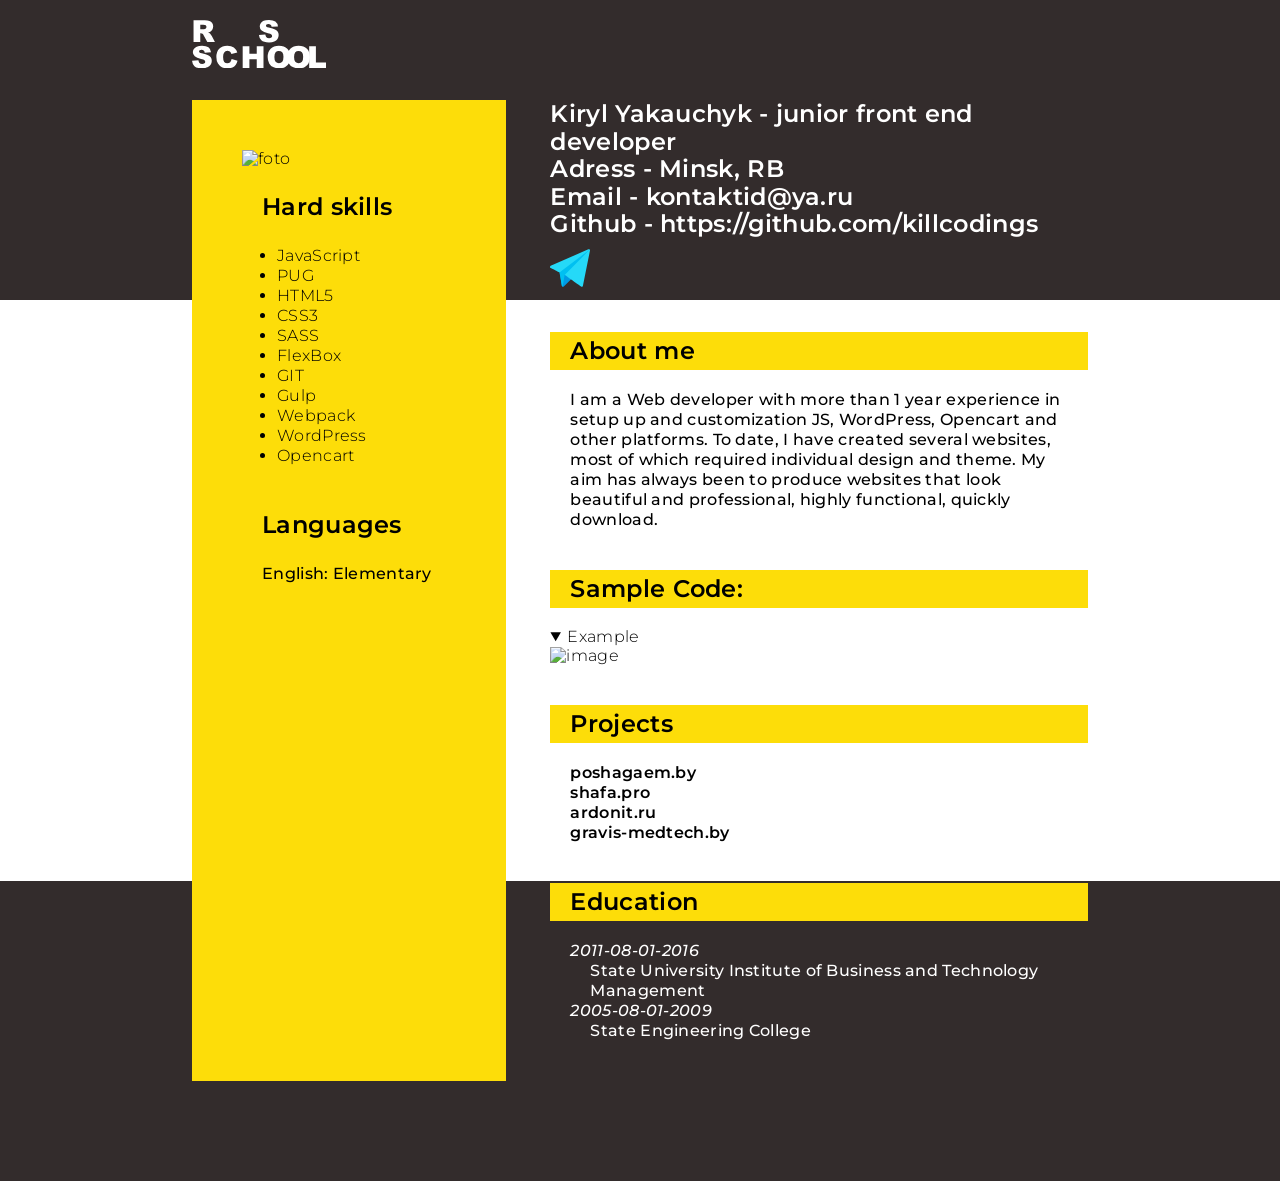
==== index.html @ 954163d1 "feat: add link" ====
<!DOCTYPE html>
<html lang="en">
  <head>
    <meta charset="UTF-8" />
    <meta http-equiv="X-UA-Compatible" content="IE=edge" />
    <meta name="viewport" content="width=device-width, initial-scale=1.0" />
    <title>CV</title>
    <link rel="stylesheet" id="common-style-css" href="style.css" media="all" />
    <link rel="preconnect" href="https://fonts.gstatic.com" />
    <link
      href="https://fonts.googleapis.com/css2?family=Montserrat&family=Open+Sans:wght@300&display=swap"
      rel="stylesheet"
    />
  </head>
  <body>
    <h1 class="visuallyhidden">CV</h1>
    <h4 class="visuallyhidden">cv</h4>
    <h5 class="visuallyhidden">cv</h5>
    <h6 class="visuallyhidden">cv</h6>
    <div id="page" class="site">
      <header id="masthead" class="header">
        <nav class="navbar navbar-light container">
          <div class="navbar-brand wrapper-img">
            <svg xmlns="http://www.w3.org/2000/svg" viewBox="0 0 552.85 198.67">
              <title>rs_school</title>
              <g data-name="Layer 2">
                <g data-name="Layer 1">
                  <path
                    d="M275.36 61.37l26.29-1.65q.86 6.41 3.48 9.76 4.28 5.43 12.2 5.43 5.91 0 9.12-2.77a8.34 8.34 0 0 0 3.2-6.44 8.18 8.18 0 0 0-3-6.22q-3-2.74-14.15-5.19-18.18-4.08-25.93-10.86a21.84 21.84 0 0 1-7.81-17.26 23.44 23.44 0 0 1 4-13 26.47 26.47 0 0 1 12-9.64q8-3.51 22-3.51 17.14 0 26.14 6.38t10.71 20.28l-26.05 1.52q-1-6-4.36-8.78t-9.2-2.77c-3.21 0-5.63.69-7.25 2.05a6.25 6.25 0 0 0-2.44 5 5 5 0 0 0 2 3.84q1.95 1.77 9.27 3.3 18.12 3.9 26 7.9t11.4 9.91a25.12 25.12 0 0 1 3.57 13.24 28.37 28.37 0 0 1-4.75 15.86 29.83 29.83 0 0 1-13.3 11q-8.55 3.75-21.54 3.75-22.81 0-31.6-8.78t-10-22.35zM6.27 91V1.53h46.06q12.81 0 19.58 2.19a20.93 20.93 0 0 1 10.92 8.14A24.75 24.75 0 0 1 87 26.35a24.8 24.8 0 0 1-3.2 12.84A24.91 24.91 0 0 1 75.07 48a33.63 33.63 0 0 1-9.7 3.54 27.79 27.79 0 0 1 7.19 3.29A27.79 27.79 0 0 1 77 59.49 35.16 35.16 0 0 1 80.85 65l13.38 26H63L48.24 63.63q-2.81-5.31-5-6.9a11.63 11.63 0 0 0-6.78-2.07H34V91zM34 37.76h11.68A41 41 0 0 0 53 36.54a7.3 7.3 0 0 0 4.48-2.81 8.24 8.24 0 0 0 1.74-5.18 8.23 8.23 0 0 0-2.75-6.65q-2.74-2.32-10.31-2.32H34zM0 167.56l26.29-1.64q.86 6.41 3.48 9.76Q34 181.11 42 181.11q5.91 0 9.12-2.78a8.34 8.34 0 0 0 3.2-6.44 8.2 8.2 0 0 0-3-6.22q-3-2.74-14.15-5.18-18.18-4.1-25.93-10.86a21.87 21.87 0 0 1-7.81-17.27 23.49 23.49 0 0 1 4-13 26.47 26.47 0 0 1 12-9.64q8-3.51 22-3.51 17.14 0 26.14 6.38t10.71 20.28l-26 1.53q-1-6-4.36-8.79t-9.19-2.74q-4.81 0-7.25 2a6.25 6.25 0 0 0-2.44 5 5 5 0 0 0 2 3.85q1.95 1.77 9.27 3.29 18.12 3.9 26 7.9t11.4 9.91a25.15 25.15 0 0 1 3.57 13.24 28.35 28.35 0 0 1-4.75 15.86 29.83 29.83 0 0 1-13.3 11q-8.55 3.75-21.54 3.75-22.81 0-31.6-8.78T0 167.56zm163-7.01l24.22 7.32a44.72 44.72 0 0 1-7.69 17 33.46 33.46 0 0 1-13 10.31q-7.78 3.47-19.8 3.47-14.58 0-23.82-4.23t-16-14.91q-6.72-10.67-6.71-27.31 0-22.18 11.8-34.11t33.4-11.92q16.91 0 26.57 6.84t14.36 21l-24.4 5.43a21 21 0 0 0-2.68-6 16 16 0 0 0-5.67-4.88 16.31 16.31 0 0 0-7.51-1.71q-9.39 0-14.39 7.56-3.8 5.61-3.79 17.61 0 14.86 4.52 20.38t12.69 5.51q7.92 0 12-4.45t5.9-12.91zm45.51-52.83h27.63V139h30.2v-31.28h27.75v89.43h-27.75V161h-30.2v36.18h-27.63zm102.78 44.77q0-21.88 12.2-34.1t34-12.2q22.32 0 34.4 12T404 151.76q0 15.69-5.28 25.72a37.54 37.54 0 0 1-15.25 15.61q-10 5.58-24.86 5.58-15.12 0-25-4.82a37.59 37.59 0 0 1-16.07-15.25q-6.26-10.42-6.25-26.11zm27.63.13q0 13.55 5 19.46t13.7 5.91q8.91 0 13.79-5.79t4.88-20.8q0-12.63-5.1-18.46t-13.82-5.82A16.78 16.78 0 0 0 344 133q-5.07 6-5.08 19.62z"
                  />
                  <path
                    d="M392.28 152.49q0-21.88 12.2-34.1t34-12.2q22.34 0 34.41 12t12.07 33.58q0 15.69-5.27 25.72a37.6 37.6 0 0 1-15.25 15.61q-10 5.58-24.86 5.58-15.13 0-25-4.82a37.67 37.67 0 0 1-16.08-15.25q-6.22-10.43-6.22-26.12zm27.64.13q0 13.55 5 19.46t13.72 5.92q8.91 0 13.79-5.79t4.88-20.8q0-12.63-5.09-18.46t-13.82-5.82A16.77 16.77 0 0 0 425 133q-5.09 6-5.08 19.62z"
                  />
                  <path d="M482.08 107.72h27.64v67.41h43.13v22h-70.77z" />
                </g>
              </g>
            </svg>
          </div>
        </nav>
      </header>

      <main id="primary" class="site-main">
        <aside class="content_left">
          <div class="wrapper-img">
            <img
              src="https://sun9-69.userapi.com/impg/rzejdp3iMwn49QUr2ixhMQ99Vvsu8UXClne5jA/3NwZqs7jjXo.jpg?size=484x657&quality=96&proxy=1&sign=4f4b0d34d66cabf1200a26ca2be21793&type=album"
              alt="foto"
            />
          </div>
          <article class="article">
            <h2 class="title bold_text">Hard skills</h2>
            <ul class="list">
              <li class="list_item">JavaScript</li>
              <li class="list_item">PUG</li>
              <li class="list_item">HTML5</li>
              <li class="list_item">CSS3</li>
              <li class="list_item">SASS</li>
              <li class="list_item">FlexBox</li>
              <li class="list_item">GIT</li>
              <li class="list_item">Gulp</li>
              <li class="list_item">Webpack</li>
              <li class="list_item">WordPress</li>
              <li class="list_item">Opencart</li>
            </ul>
          </article>
          <article class="article">
            <h2 class="title bold_text">Languages</h2>
            <p class="paragraph">
              <span class="line">English: Elementary</span>
            </p>
          </article>
        </aside>
        <section class="content_block">
          <h2 class="visuallyhidden">cv</h2>
          <article class="article">
            <ul>
              <li>
                <h3 class="link-item bold_text">
                  Kiryl Yakauchyk - junior front end developer
                </h3>
              </li>
              <li>
                <address class="link-item bold_text">
                  Adress - Minsk, RB
                </address>
              </li>
              <li>
                <a
                  class="link-item mail bold_text"
                  href="mailto:kontaktid@ya.ru"
                  >Email - kontaktid@ya.ru</a
                >
              </li>
              <li>
                <a
                  class="link-item bold_text"
                  href="https://github.com/killcodings"
                  >Github - https://github.com/killcodings</a
                >
              </li>
              <li>
                <a class="telegram" href="https://tlgg.ru/@killcodings"
                  ><figure>
                    <svg
                      xmlns="http://www.w3.org/2000/svg"
                      xmlns:xlink="http://www.w3.org/1999/xlink"
                      version="1.1"
                      id="Capa_1"
                      x="0px"
                      y="0px"
                      viewBox="0 0 512 512"
                      style="enable-background: new 0 0 512 512"
                      xml:space="preserve"
                    >
                      <g>
                        <path
                          class="path_1"
                          d="M276.7,392.555l-100.201,99.901c-2.999,1.8-6.899,6.301-15,3.9c-4.199-1.5-9.3-6.301-10.199-11.7   v-0.3l-28.801-172.2l23.401-17.699c3.03,1.777,60.854,35.684,57.299,33.6l73.5,43.2C282.4,377.256,282.4,386.556,276.7,392.555z"
                        />
                        <path
                          class="path_2"
                          d="M511.708,32.964L420.7,484.956c-0.9,4.8-4.5,9-9.3,10.8c-1.8,0.9-3.6,1.2-5.4,1.2   c-3,0-6-0.9-8.7-2.7c-3.018-2.156-224.061-160.044-210-150c-133.84-66.3-64.027-31.453-178.9-88.8c-5.4-2.7-8.4-8.1-8.4-13.8   c0.3-6,3.6-11.1,9-13.5L491.008,16.164c5.1-2.1,11.1-1.5,15.3,2.1c0.6,0.6,1.5,1.5,2.1,2.1   C511.408,23.964,512.608,28.464,511.708,32.964z"
                        />
                        <path
                          class="path_3"
                          d="M508.408,20.364L203.2,328.056l-15.899,16.199l-25.801,152.1c-4.199-1.5-9.3-6.301-10.199-11.7v-0.3   l-28.801-172.2l23.401-17.699L508.408,20.364z"
                        />
                      </g>
                    </svg>
                  </figure>
                </a>
              </li>
            </ul>
          </article>
          <article class="article">
            <h2 class="title bold_text">About me</h2>
            <p class="paragraph">
              I am a Web developer with more than 1 year experience in setup up
              and customization JS, WordPress, Opencart and other platforms. To
              date, I have created several websites, most of which required
              individual design and theme. My aim has always been to produce
              websites that look beautiful and professional, highly functional,
              quickly download.
            </p>
          </article>
          <article class="article">
            <h2 class="title bold_text">Sample Code:</h2>
            <details open>
              <summary>Example</summary>
              <div class="wrapper-img">
                <img
                  src="https://sun2.velcom-by-minsk.userapi.com/impg/idhKhOmuLjt7g4Cgf2P3UEh3Spdq96uCjKkVtA/NzPXzzA5tJw.jpg?size=898x460&quality=96&proxy=1&sign=7a7173d60162beb4b82c197b53718d9d&type=album"
                  alt="image"
                />
              </div>
            </details>
          </article>
          <article class="article">
            <h2 class="title bold_text">Projects</h2>
            <ul class="list bold_text paragraph">
              <li class="list-item">
                <a href="http://poshagaem.by/" target="_blank">poshagaem.by</a>
              </li>
              <li class="list-item">
                <a href="https://shafa.pro/" target="_blank">shafa.pro</a>
              </li>
              <li class="list-item">
                <a href="https://ardonit.ru/" target="_blank">ardonit.ru</a>
              </li>
              <li class="list-item">
                <a href="http://gravis-medtech.by/" target="_blank"
                  >gravis-medtech.by</a
                >
              </li>
              <li class="list-item" target="_blank">
                <a href="https://adblue.by/">adblue.by</a>
              </li>
              <li class="list-item">
                <a href="https://clean-city.by/" target="_blank"
                  >clean-city.by</a
                >
              </li>
              <li class="list-item">
                <a href="http://dk-mebel.com/" target="_blank">dk-mebel.com</a>
              </li>
              <li class="list-item">
                <a href="https://iso-smk.by/" target="_blank">iso-smk.by</a>
              </li>
              <li class="list-item">
                <a href="http://sanatorium.by/" target="_blank"
                  >sanatorium.by</a
                >
              </li>
              <li class="list-item">
                <a href="http://tczerkalo.by/" target="_blank">tczerkalo.by</a>
              </li>

              <li class="list-item">
                <a href="https://glensis.jaroslav.site/" target="_blank"
                  >glensis</a
                >
              </li>
              <li class="list-item">
                <a href="http://test-paradigma.jaroslav.site/" target="_blank"
                  >paradigma</a
                >
              </li>
              <li class="list-item">
                <a
                  href="https://killcodings.github.io/testApp/page/"
                  target="_blank"
                  >weather-api</a
                >
              </li>
              <li class="list-item">
                <a
                  href="https://killcodings.github.io/test_1/page/"
                  target="_blank"
                  >test_1</a
                >
              </li>
              <li class="list-item">
                <a
                  href="https://killcodings.github.io/test_2/page/"
                  target="_blank"
                  >test_2</a
                >
              </li>
              <li class="list-item">
                <a href="https://killcodings.github.io/quizGlo/" target="_blank"
                  >quiz-glo</a
                >
              </li>
              <li class="list-item">
                <a href="http://kirill.maxstudio.site" target="_blank"
                  >v90.team.test</a
                >
              </li>
              <li class="list-item">
                <a
                  href="https://killcodings.github.io/ToDoListNative/"
                  target="_blank"
                  >todo_list_native_js</a
                >
              </li>
              <li class="list-item">
                <a
                  href="https://killcodings.github.io/todolistreactnoclass/"
                  target="_blank"
                  >todo_list_react_function</a
                >
              </li>
            </ul>
          </article>
          <article class="article">
            <h2 class="title bold_text">Education</h2>
            <p class="paragraph">
              <i class="italic"><time>2011-08-01</time>-2016</i>
              <span class="line_text"
                >State University Institute of Business and Technology
                Management</span
              >
              <i class="italic"><time>2005-08-01</time>-2009</i>
              <span class="line_text">State Engineering College</span>
            </p>
          </article>
        </section>
      </main>
      <footer id="colophon" class="footer"></footer>
    </div>
  </body>
</html>
---- style.css ----
a {
  outline: none;
  text-decoration: none;
  color: #000000;
}
* {
  box-sizing: border-box;
}
.wrapper-img {
  display: flex;
  justify-content: center;
  align-items: center;
}
.wrapper-img img {
  max-width: 100%;
  max-height: 100%;
  width: 100%;
}
.wrapper-img a {
  width: 100%;
}
address {
  font-style: normal;
}
ul {
  list-style: none;
  padding: 0;
  margin: 0;
}
html {
  line-height: 1.15; /* 1 */
  -webkit-text-size-adjust: 100%; /* 2 */
  font-family: Montserrat, Arial, sans-serif;
  color: #000000;
}

/* Sections
   ========================================================================== */

/**
 * Remove the margin in all browsers.
 */

body {
  margin: 0;
  font-weight: 300;
  letter-spacing: 0.3px;
}

/**
 * Render the `main` element consistently in IE.
 */

main {
  display: block;
}

/**
 * Correct the font size and margin on `h1` elements within `section` and
 * `article` contexts in Chrome, Firefox, and Safari.
 */
/* Grouping content
   ========================================================================== */

/**
 * 1. Add the correct box sizing in Firefox.
 * 2. Show the overflow in Edge and IE.
 */

iframe {
  margin: 0;
  border: none;
  height: 100%;
  width: 100%;
}
h1,
h2,
h3,
h4,
h5,
h6,
h7 {
  font-family: Montserrat, Arial, sans-serif;
  color: #000000;
  margin: 0;
}
h1 {
  font-weight: 500;
  font-size: 24px;
  line-height: 28px;
  margin: 0 0 40px 0;
  font-family: MontserratBold, Arial, sans-serif;
}
h2 {
  font-weight: 500;
  font-size: 24px;
  line-height: 28px;
  margin: 0 0 20px 0;
  font-family: MontserratBold, Arial, sans-serif;
}

p {
  margin: 0;
}
.paragraph {
  font-weight: 500;
  font-size: 16px;
  line-height: 26px;
  margin-bottom: 10px;
}

.bold_text {
  font-family: Montserrat, Arial, sans-serif;
  font-weight: 600;
}

hr {
  box-sizing: content-box; /* 1 */
  height: 0; /* 1 */
  overflow: visible; /* 2 */
}

/**
 * 1. Correct the inheritance and scaling of font size in all browsers.
 * 2. Correct the odd `em` font sizing in all browsers.
 */

pre {
  font-family: monospace, monospace; /* 1 */
  font-size: 1em; /* 2 */
}

/* Text-level semantics
   ========================================================================== */

/**
 * Remove the gray background on active links in IE 10.
 */

a {
  background-color: transparent;
}

/**
 * 1. Remove the bottom border in Chrome 57-
 * 2. Add the correct text decoration in Chrome, Edge, IE, Opera, and Safari.
 */

abbr[title] {
  border-bottom: none; /* 1 */
  text-decoration: underline; /* 2 */
  text-decoration: underline dotted; /* 2 */
}

/**
 * Add the correct font weight in Chrome, Edge, and Safari.
 */

b,
strong {
  font-weight: bolder;
}

/**
 * 1. Correct the inheritance and scaling of font size in all browsers.
 * 2. Correct the odd `em` font sizing in all browsers.
 */

code,
kbd,
samp {
  font-family: monospace, monospace; /* 1 */
  font-size: 1em; /* 2 */
}

/**
 * Add the correct font size in all browsers.
 */

small {
  font-size: 80%;
}

/**
 * Prevent `sub` and `sup` elements from affecting the line height in
 * all browsers.
 */

sub,
sup {
  font-size: 75%;
  line-height: 0;
  position: relative;
  vertical-align: baseline;
}

sub {
  bottom: -0.25em;
}

sup {
  top: -0.5em;
}

/* Embedded content
   ========================================================================== */

/**
 * Remove the border on images inside links in IE 10.
 */

img {
  border-style: none;
}

/* Forms
   ========================================================================== */

/**
 * 1. Change the font styles in all browsers.
 * 2. Remove the margin in Firefox and Safari.
 */

button,
input,
optgroup,
select,
textarea {
  font-family: inherit; /* 1 */
  font-size: 100%; /* 1 */
  line-height: 1.15; /* 1 */
  margin: 0; /* 2 */
  outline: none;
}

/**
 * Show the overflow in IE.
 * 1. Show the overflow in Edge.
 */

button,
input {
  /* 1 */
  overflow: visible;
}

/**
 * Remove the inheritance of text transform in Edge, Firefox, and IE.
 * 1. Remove the inheritance of text transform in Firefox.
 */

button,
select {
  /* 1 */
  text-transform: none;
}

/**
 * Correct the inability to style clickable types in iOS and Safari.
 */

button,
[type="button"],
[type="reset"],
[type="submit"] {
  -webkit-appearance: button;
}

/**
 * Remove the inner border and padding in Firefox.
 */

button::-moz-focus-inner,
[type="button"]::-moz-focus-inner,
[type="reset"]::-moz-focus-inner,
[type="submit"]::-moz-focus-inner {
  border-style: none;
  padding: 0;
}

/**
 * Restore the focus styles unset by the previous rule.
 */

button:-moz-focusring,
[type="button"]:-moz-focusring,
[type="reset"]:-moz-focusring,
[type="submit"]:-moz-focusring {
  outline: 1px dotted ButtonText;
}

/**
 * Correct the padding in Firefox.
 */

fieldset {
  padding: 0.35em 0.75em 0.625em;
}

/**
 * 1. Correct the text wrapping in Edge and IE.
 * 2. Correct the color inheritance from `fieldset` elements in IE.
 * 3. Remove the padding so developers are not caught out when they zero out
 *    `fieldset` elements in all browsers.
 */

legend {
  box-sizing: border-box; /* 1 */
  color: inherit; /* 2 */
  display: table; /* 1 */
  max-width: 100%; /* 1 */
  padding: 0; /* 3 */
  white-space: normal; /* 1 */
}

/**
 * Add the correct vertical alignment in Chrome, Firefox, and Opera.
 */

progress {
  vertical-align: baseline;
}

/**
 * Remove the default vertical scrollbar in IE 10+.
 */

textarea {
  overflow: auto;
}

/**
 * 1. Add the correct box sizing in IE 10.
 * 2. Remove the padding in IE 10.
 */

[type="checkbox"],
[type="radio"] {
  box-sizing: border-box; /* 1 */
  padding: 0; /* 2 */
}

/**
 * Correct the cursor style of increment and decrement buttons in Chrome.
 */

[type="number"]::-webkit-inner-spin-button,
[type="number"]::-webkit-outer-spin-button {
  height: auto;
}

/**
 * 1. Correct the odd appearance in Chrome and Safari.
 * 2. Correct the outline style in Safari.
 */

[type="search"] {
  -webkit-appearance: textfield; /* 1 */
  outline-offset: -2px; /* 2 */
}

/**
 * Remove the inner padding in Chrome and Safari on macOS.
 */

[type="search"]::-webkit-search-decoration {
  -webkit-appearance: none;
}

/**
 * 1. Correct the inability to style clickable types in iOS and Safari.
 * 2. Change font properties to `inherit` in Safari.
 */

::-webkit-file-upload-button {
  -webkit-appearance: button; /* 1 */
  font: inherit; /* 2 */
}

/* Interactive
   ========================================================================== */

/*
 * Add the correct display in Edge, IE 10+, and Firefox.
 */

details {
  display: block;
}

/*
 * Add the correct display in all browsers.
 */

summary {
  display: list-item;
}

/* Misc
   ========================================================================== */

/**
 * Add the correct display in IE 10+.
 */

template {
  display: none;
}

/**
 * Add the correct display in IE 10.
 */

[hidden] {
  display: none;
}

.visuallyhidden {
  position: absolute;
  clip: rect(1px, 1px, 1px, 1px);
  -webkit-clip-path: inset(0px 0px 99.9% 99.9%);
  clip-path: inset(0px 0px 99.9% 99.9%);
  overflow: hidden;
  height: 1px;
  width: 1px;
  padding: 0;
  border: 0;
}

h2.title {
  padding: 5px 5px 5px 20px;
  background-color: #fddd09;
}
.paragraph {
  font-size: 16px;
  line-height: 20px;
}
code {
  font-family: Montserrat, Arial, sans-serif;
  font-size: 16px;
}
.telegram svg {
  width: 40px;
  height: 40px;
  margin-top: 10px;
}
.telegram svg {
  transition: 1s;
}

.telegram:hover svg {
  transform: translate(120px, 5px) rotate(40deg) scale(1.2);
}

.telegram svg .path_1 {
  fill: #009ae4;
}
.telegram svg .path_2 {
  fill: #25d9f8;
}
.telegram svg .path_3 {
  fill: #00c0f1;
}

.telegram svg:hover .path_1 {
  fill: #00acff;
  transition: 800ms;
}
.telegram svg:hover .path_2 {
  fill: #5ce4fc;
  transition: 800ms;
}
.telegram svg:hover .path_3 {
  fill: #00cbff;
  transition: 800ms;
}

.link-item {
  font-size: 24px;
  color: #fff;
}

.header,
.footer {
  background-color: #332c2c;
  height: 300px;
  padding: 20px 15%;
}

.navbar svg {
  flex-basis: 15%;
  fill: #fff;
}

.navbar .wrapper-img {
  justify-content: flex-start;
}

.site-main {
  display: flex;
  flex-basis: 100%;
  margin: -200px 15%;
  justify-content: space-between;
}
.content_left {
  flex-basis: 35%;
  background-color: #fddd09;
}

.content_block {
  flex-basis: 60%;
}
.content_block ul.list {
  height: 80px;
  overflow-y: scroll;
}
.content_block ul.list::-webkit-scrollbar {
  width: 15px;
  background-color: #ffffff;
}
.content_block ul.list::-webkit-scrollbar-thumb {
  background-color: #fddd09;
}


aside.content_left {
  padding: 50px;
}
.content_left article {
  margin-top: 20px;
}

.article {
  margin: 0 0 40px 0;
  display: flex;
  flex-direction: column;
  justify-content: center;
}

.article .paragraph {
  margin: 0 20px;
}

.list {
  margin: 0 20px 0 35px;
}
.list .list_item {
  font-size: 16px;
  line-height: 20px;
  list-style: disc;
}

.line_text {
  margin-left: 20px;
  color: #fff;
  display: block;
}
.italic {
  color: #fff;
}

details:hover {
  border: 1px solid #fff;
  outline: none;
}
details:active {
  border: 1px solid #fff;
  outline: none;
}

details:focus {
  border: 1px solid #fff;
  outline: none;
}

.content_left .article title {
  background-color: #ffe435;
  border-radius: 5px;
  box-shadow: 4px 4px 15px rgb(0 0 0 / 15%);
}

figure {
  padding: 0;
  margin: 0;
}

@media screen and (min-width: 1800px) {
  .header,
  .footer {
    padding: 20px 15%;
  }
  .site-main {
    margin: -200px 15%;
  }
}

@media screen and (min-width: 2200px) {
  .header,
  .footer {
    padding: 20px 20%;
  }
  .site-main {
    margin: -200px 20%;
  }
}

@media screen and (min-width: 3200px) {
  .header,
  .footer {
    padding: 20px 28%;
  }
  .site-main {
    margin: -200px 28%;
  }
}

@media screen and (max-width: 1200px) {
  .header,
  .footer {
    padding: 20px 12%;
  }
  .site-main {
    margin: -200px 12%;
  }
}

@media screen and (max-width: 991px) {
  .header,
  .footer {
    padding: 20px 9%;
  }
  .site-main {
    margin: -200px 9%;
  }
  aside.content_left {
    padding: 30px;
  }
  .link-item {
    font-size: 22px;
  }
  h2 {
    font-size: 22px;
    line-height: 26px;
  }
  .telegram svg {
    width: 30px;
    height: 30px;
  }
}

@media screen and (max-width: 767px) {
  .content_block .article details .wrapper-img {
    width: 80%;
  }
  aside.content_left {
    padding: 10px;
  }
  .header,
  .footer {
    padding: 20px 5%;
  }
  .site-main {
    margin: -200px 5%;
  }
  .link-item {
    font-size: 18px;
  }
  h2 {
    font-size: 18px;
    line-height: 22px;
  }
  .content_block .article details .wrapper-img {
    width: 95%;
  }
}

@media screen and (max-width: 479px) {
  .site-main {
    flex-direction: column;
  }
  .link-item {
    color: #000;
  }
  .content_block .article:first-of-type {
    margin: 20px 0 40px 0;
  }
}
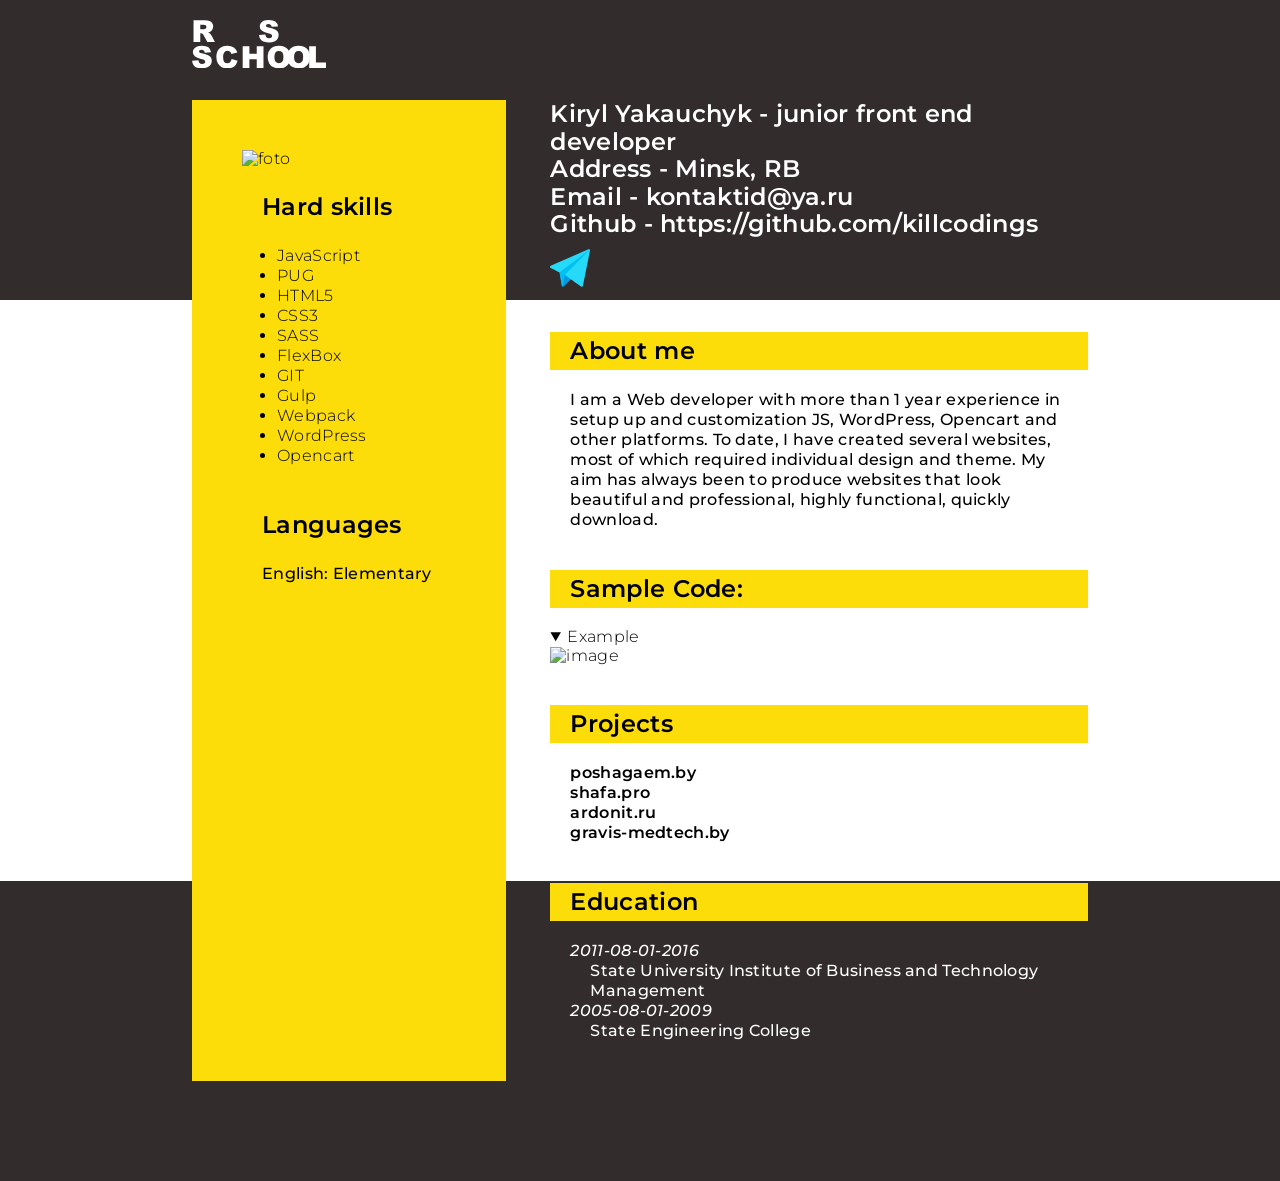
==== commit ffd8d248: "feat: add link" ====
--- a/index.html
+++ b/index.html
@@ -81,7 +81,7 @@
               </li>
               <li>
                 <address class="link-item bold_text">
-                  Adress - Minsk, RB
+                  Address - Minsk, RB
                 </address>
               </li>
               <li>
@@ -250,6 +250,16 @@
                   >todo_list_react_function</a
                 >
               </li>
+              <li class="list-item">
+                <a
+                  href="https://killcodings.github.io/training-shop/"
+                  target="_blank"
+                  >training-shop</a
+                >
+              </li>
+              <li class="list-item">
+                <a href="https://v90.academy/" target="_blank">v90.academy</a>
+              </li>
             </ul>
           </article>
           <article class="article">
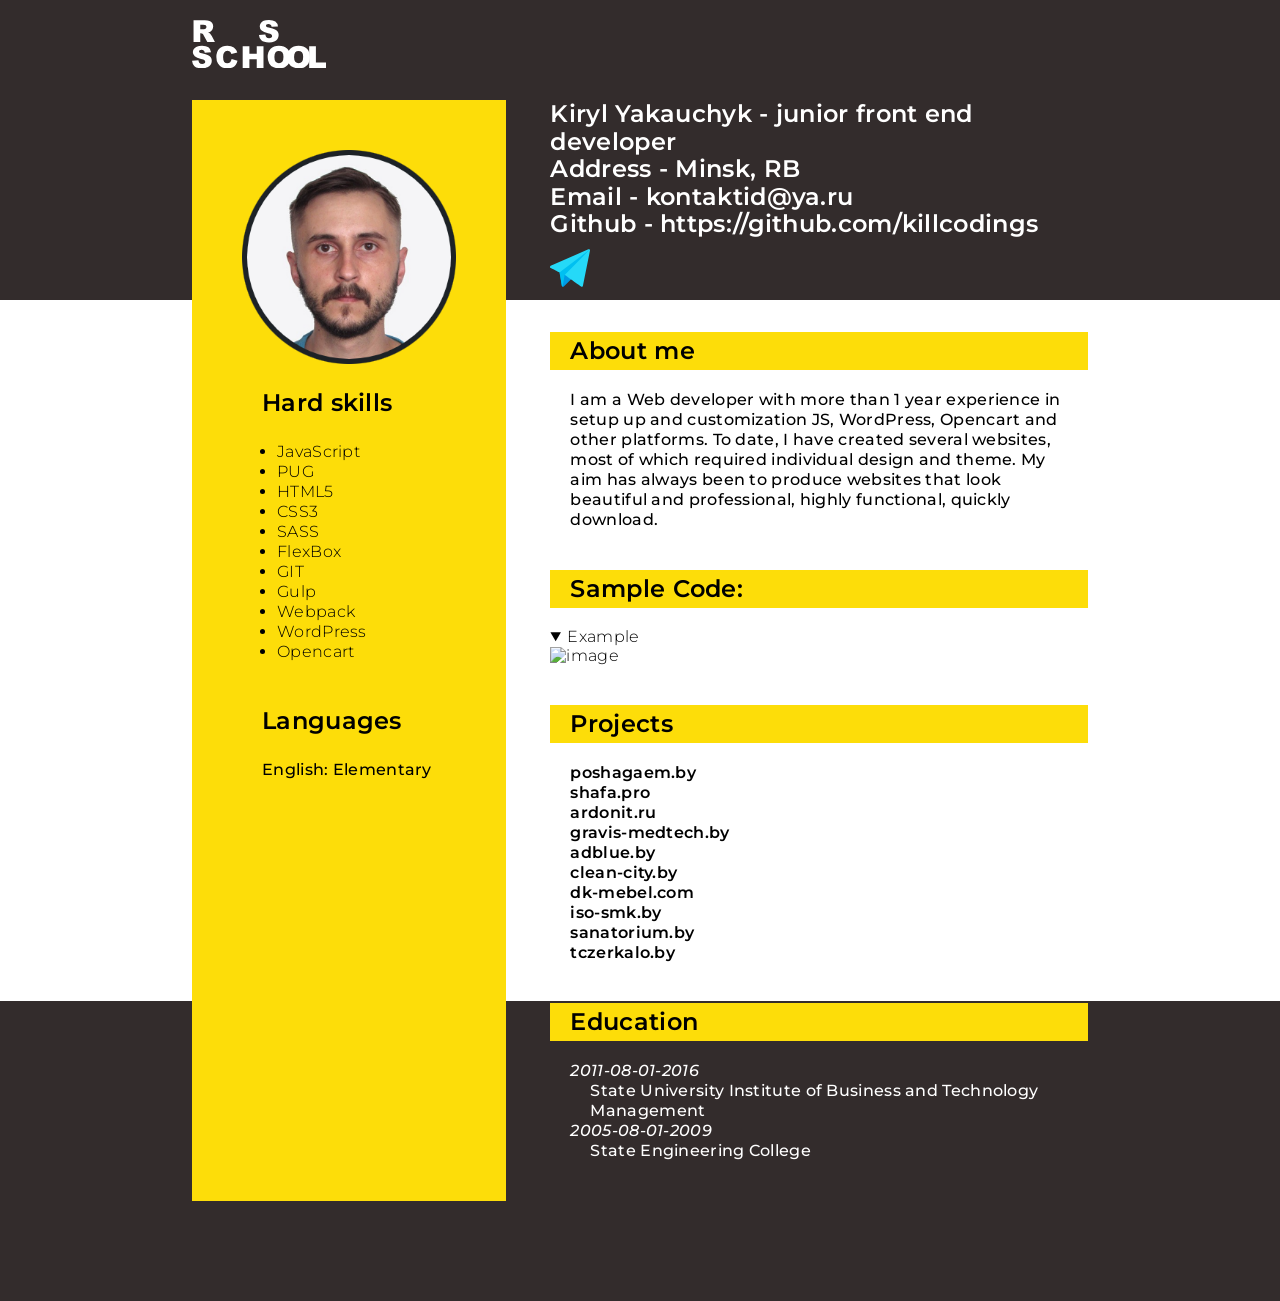
==== commit 4fa8d447: "feat: add foto and favicon" ====
--- a/index.html
+++ b/index.html
@@ -4,6 +4,7 @@
     <meta charset="UTF-8" />
     <meta http-equiv="X-UA-Compatible" content="IE=edge" />
     <meta name="viewport" content="width=device-width, initial-scale=1.0" />
+    <link rel="icon" type="image/png" href="favicon.ico" />
     <title>CV</title>
     <link rel="stylesheet" id="common-style-css" href="style.css" media="all" />
     <link rel="preconnect" href="https://fonts.gstatic.com" />
@@ -42,10 +43,7 @@
       <main id="primary" class="site-main">
         <aside class="content_left">
           <div class="wrapper-img">
-            <img
-              src="https://sun9-69.userapi.com/impg/rzejdp3iMwn49QUr2ixhMQ99Vvsu8UXClne5jA/3NwZqs7jjXo.jpg?size=484x657&quality=96&proxy=1&sign=4f4b0d34d66cabf1200a26ca2be21793&type=album"
-              alt="foto"
-            />
+            <img src="/img_person.png" alt="foto" />
           </div>
           <article class="article">
             <h2 class="title bold_text">Hard skills</h2>
--- a/style.css
+++ b/style.css
@@ -512,7 +512,7 @@
   flex-basis: 60%;
 }
 .content_block ul.list {
-  height: 80px;
+  height: 200px;
   overflow-y: scroll;
 }
 .content_block ul.list::-webkit-scrollbar {
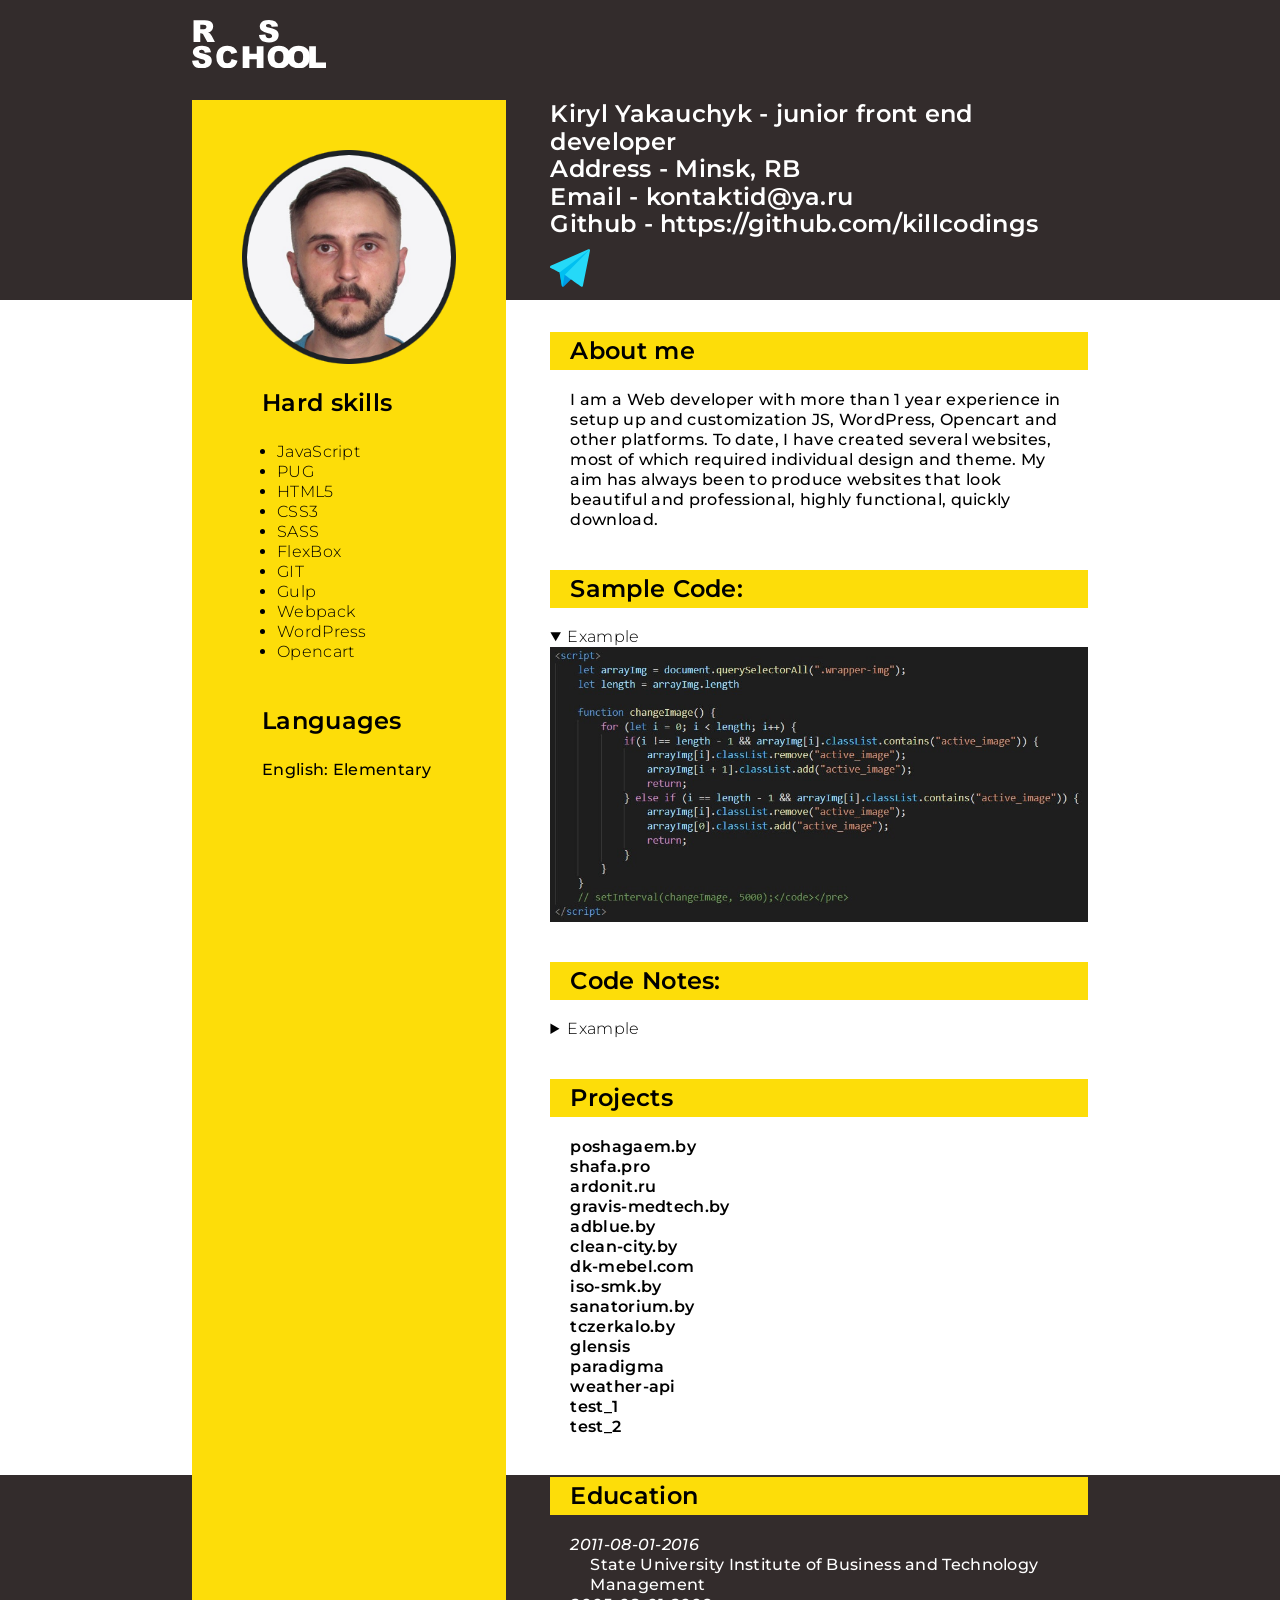
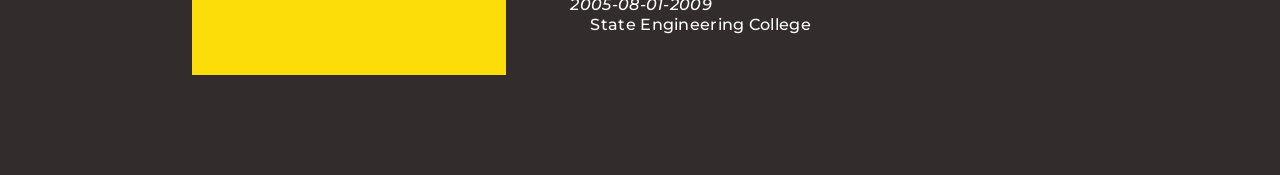
==== commit 4e320779: "feat: add block code notes" ====
--- a/index.html
+++ b/index.html
@@ -43,7 +43,7 @@
       <main id="primary" class="site-main">
         <aside class="content_left">
           <div class="wrapper-img">
-            <img src="/img_person.png" alt="foto" />
+            <img src="img_person.png" alt="foto" />
           </div>
           <article class="article">
             <h2 class="title bold_text">Hard skills</h2>
@@ -147,7 +147,19 @@
               <summary>Example</summary>
               <div class="wrapper-img">
                 <img
-                  src="https://sun2.velcom-by-minsk.userapi.com/impg/idhKhOmuLjt7g4Cgf2P3UEh3Spdq96uCjKkVtA/NzPXzzA5tJw.jpg?size=898x460&quality=96&proxy=1&sign=7a7173d60162beb4b82c197b53718d9d&type=album"
+                  src="img/NzPXzzA5tJw.jpg"
+                  alt="image"
+                />
+              </div>
+            </details>
+          </article>
+          <article class="article">
+            <h2 class="title bold_text">Code Notes:</h2>
+            <details>
+              <summary>Example</summary>
+              <div class="wrapper-img">
+                <img
+                  src="/img/length.jpg"
                   alt="image"
                 />
               </div>
--- a/style.css
+++ b/style.css
@@ -512,7 +512,7 @@
   flex-basis: 60%;
 }
 .content_block ul.list {
-  height: 200px;
+  height: 300px;
   overflow-y: scroll;
 }
 .content_block ul.list::-webkit-scrollbar {
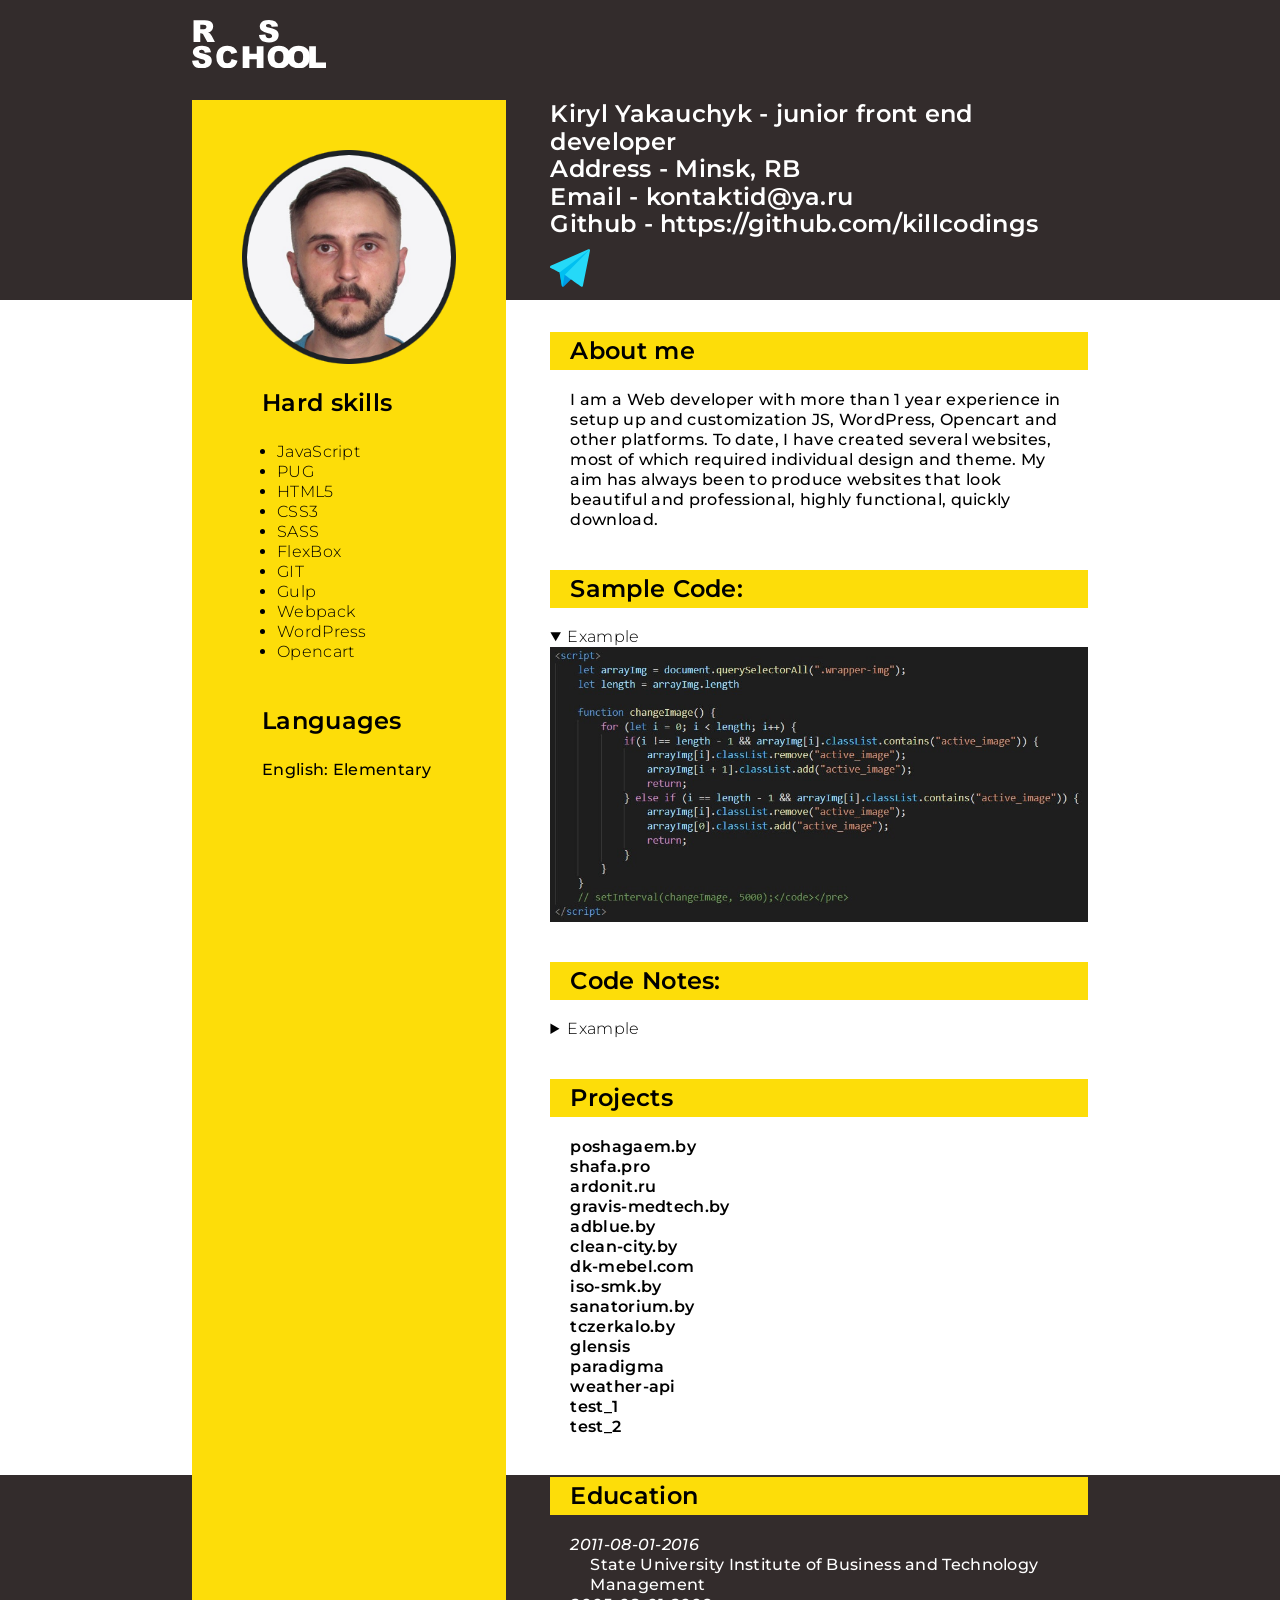
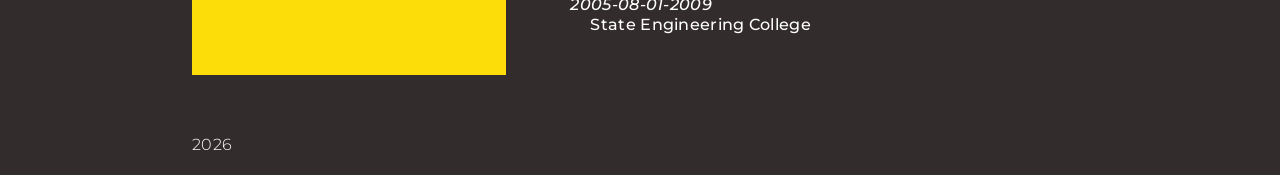
==== commit c73cbf3f: "feat: add year" ====
--- a/index.html
+++ b/index.html
@@ -6,7 +6,7 @@
     <meta name="viewport" content="width=device-width, initial-scale=1.0" />
     <link rel="icon" type="image/png" href="favicon.ico" />
     <title>CV</title>
-    <link rel="stylesheet" id="common-style-css" href="style.css" media="all" />
+    <link rel="stylesheet" id="common-style-css" href="./src/style.css" media="all" />
     <link rel="preconnect" href="https://fonts.gstatic.com" />
     <link
       href="https://fonts.googleapis.com/css2?family=Montserrat&family=Open+Sans:wght@300&display=swap"
@@ -159,7 +159,7 @@
               <summary>Example</summary>
               <div class="wrapper-img">
                 <img
-                  src="/img/length.jpg"
+                  src="img/length.jpg"
                   alt="image"
                 />
               </div>
@@ -204,7 +204,6 @@
               <li class="list-item">
                 <a href="http://tczerkalo.by/" target="_blank">tczerkalo.by</a>
               </li>
-
               <li class="list-item">
                 <a href="https://glensis.jaroslav.site/" target="_blank"
                   >glensis</a
@@ -286,7 +285,10 @@
           </article>
         </section>
       </main>
-      <footer id="colophon" class="footer"></footer>
+      <footer id="colophon" class="footer">
+        <time class="year"></time>
+      </footer>
+      <script src="./src/main.js"></script>
     </div>
   </body>
 </html>
--- a/src/style.css
+++ b/src/style.css
@@ -0,0 +1,696 @@
+
+a {
+  outline: none;
+  text-decoration: none;
+  color: #000000;
+}
+* {
+  box-sizing: border-box;
+}
+.wrapper-img {
+  display: flex;
+  justify-content: center;
+  align-items: center;
+}
+.wrapper-img img {
+  max-width: 100%;
+  max-height: 100%;
+  width: 100%;
+}
+.wrapper-img a {
+  width: 100%;
+}
+address {
+  font-style: normal;
+}
+ul {
+  list-style: none;
+  padding: 0;
+  margin: 0;
+}
+html {
+  line-height: 1.15; /* 1 */
+  -webkit-text-size-adjust: 100%; /* 2 */
+  font-family: Montserrat, Arial, sans-serif;
+  color: #000000;
+}
+
+/* Sections
+   ========================================================================== */
+
+/**
+ * Remove the margin in all browsers.
+ */
+
+body {
+  margin: 0;
+  font-weight: 300;
+  letter-spacing: 0.3px;
+}
+
+/**
+ * Render the `main` element consistently in IE.
+ */
+
+main {
+  display: block;
+}
+
+/**
+ * Correct the font size and margin on `h1` elements within `section` and
+ * `article` contexts in Chrome, Firefox, and Safari.
+ */
+/* Grouping content
+   ========================================================================== */
+
+/**
+ * 1. Add the correct box sizing in Firefox.
+ * 2. Show the overflow in Edge and IE.
+ */
+
+iframe {
+  margin: 0;
+  border: none;
+  height: 100%;
+  width: 100%;
+}
+h1,
+h2,
+h3,
+h4,
+h5,
+h6,
+h7 {
+  font-family: Montserrat, Arial, sans-serif;
+  color: #000000;
+  margin: 0;
+}
+h1 {
+  font-weight: 500;
+  font-size: 24px;
+  line-height: 28px;
+  margin: 0 0 40px 0;
+  font-family: MontserratBold, Arial, sans-serif;
+}
+h2 {
+  font-weight: 500;
+  font-size: 24px;
+  line-height: 28px;
+  margin: 0 0 20px 0;
+  font-family: MontserratBold, Arial, sans-serif;
+}
+
+p {
+  margin: 0;
+}
+.paragraph {
+  font-weight: 500;
+  font-size: 16px;
+  line-height: 26px;
+  margin-bottom: 10px;
+}
+
+.bold_text {
+  font-family: Montserrat, Arial, sans-serif;
+  font-weight: 600;
+}
+
+hr {
+  box-sizing: content-box; /* 1 */
+  height: 0; /* 1 */
+  overflow: visible; /* 2 */
+}
+
+/**
+ * 1. Correct the inheritance and scaling of font size in all browsers.
+ * 2. Correct the odd `em` font sizing in all browsers.
+ */
+
+pre {
+  font-family: monospace, monospace; /* 1 */
+  font-size: 1em; /* 2 */
+}
+
+/* Text-level semantics
+   ========================================================================== */
+
+/**
+ * Remove the gray background on active links in IE 10.
+ */
+
+a {
+  background-color: transparent;
+}
+
+/**
+ * 1. Remove the bottom border in Chrome 57-
+ * 2. Add the correct text decoration in Chrome, Edge, IE, Opera, and Safari.
+ */
+
+abbr[title] {
+  border-bottom: none; /* 1 */
+  text-decoration: underline; /* 2 */
+  text-decoration: underline dotted; /* 2 */
+}
+
+/**
+ * Add the correct font weight in Chrome, Edge, and Safari.
+ */
+
+b,
+strong {
+  font-weight: bolder;
+}
+
+/**
+ * 1. Correct the inheritance and scaling of font size in all browsers.
+ * 2. Correct the odd `em` font sizing in all browsers.
+ */
+
+code,
+kbd,
+samp {
+  font-family: monospace, monospace; /* 1 */
+  font-size: 1em; /* 2 */
+}
+
+/**
+ * Add the correct font size in all browsers.
+ */
+
+small {
+  font-size: 80%;
+}
+
+/**
+ * Prevent `sub` and `sup` elements from affecting the line height in
+ * all browsers.
+ */
+
+sub,
+sup {
+  font-size: 75%;
+  line-height: 0;
+  position: relative;
+  vertical-align: baseline;
+}
+
+sub {
+  bottom: -0.25em;
+}
+
+sup {
+  top: -0.5em;
+}
+
+/* Embedded content
+   ========================================================================== */
+
+/**
+ * Remove the border on images inside links in IE 10.
+ */
+
+img {
+  border-style: none;
+}
+
+/* Forms
+   ========================================================================== */
+
+/**
+ * 1. Change the font styles in all browsers.
+ * 2. Remove the margin in Firefox and Safari.
+ */
+
+button,
+input,
+optgroup,
+select,
+textarea {
+  font-family: inherit; /* 1 */
+  font-size: 100%; /* 1 */
+  line-height: 1.15; /* 1 */
+  margin: 0; /* 2 */
+  outline: none;
+}
+
+/**
+ * Show the overflow in IE.
+ * 1. Show the overflow in Edge.
+ */
+
+button,
+input {
+  /* 1 */
+  overflow: visible;
+}
+
+/**
+ * Remove the inheritance of text transform in Edge, Firefox, and IE.
+ * 1. Remove the inheritance of text transform in Firefox.
+ */
+
+button,
+select {
+  /* 1 */
+  text-transform: none;
+}
+
+/**
+ * Correct the inability to style clickable types in iOS and Safari.
+ */
+
+button,
+[type="button"],
+[type="reset"],
+[type="submit"] {
+  -webkit-appearance: button;
+}
+
+/**
+ * Remove the inner border and padding in Firefox.
+ */
+
+button::-moz-focus-inner,
+[type="button"]::-moz-focus-inner,
+[type="reset"]::-moz-focus-inner,
+[type="submit"]::-moz-focus-inner {
+  border-style: none;
+  padding: 0;
+}
+
+/**
+ * Restore the focus styles unset by the previous rule.
+ */
+
+button:-moz-focusring,
+[type="button"]:-moz-focusring,
+[type="reset"]:-moz-focusring,
+[type="submit"]:-moz-focusring {
+  outline: 1px dotted ButtonText;
+}
+
+/**
+ * Correct the padding in Firefox.
+ */
+
+fieldset {
+  padding: 0.35em 0.75em 0.625em;
+}
+
+/**
+ * 1. Correct the text wrapping in Edge and IE.
+ * 2. Correct the color inheritance from `fieldset` elements in IE.
+ * 3. Remove the padding so developers are not caught out when they zero out
+ *    `fieldset` elements in all browsers.
+ */
+
+legend {
+  box-sizing: border-box; /* 1 */
+  color: inherit; /* 2 */
+  display: table; /* 1 */
+  max-width: 100%; /* 1 */
+  padding: 0; /* 3 */
+  white-space: normal; /* 1 */
+}
+
+/**
+ * Add the correct vertical alignment in Chrome, Firefox, and Opera.
+ */
+
+progress {
+  vertical-align: baseline;
+}
+
+/**
+ * Remove the default vertical scrollbar in IE 10+.
+ */
+
+textarea {
+  overflow: auto;
+}
+
+/**
+ * 1. Add the correct box sizing in IE 10.
+ * 2. Remove the padding in IE 10.
+ */
+
+[type="checkbox"],
+[type="radio"] {
+  box-sizing: border-box; /* 1 */
+  padding: 0; /* 2 */
+}
+
+/**
+ * Correct the cursor style of increment and decrement buttons in Chrome.
+ */
+
+[type="number"]::-webkit-inner-spin-button,
+[type="number"]::-webkit-outer-spin-button {
+  height: auto;
+}
+
+/**
+ * 1. Correct the odd appearance in Chrome and Safari.
+ * 2. Correct the outline style in Safari.
+ */
+
+[type="search"] {
+  -webkit-appearance: textfield; /* 1 */
+  outline-offset: -2px; /* 2 */
+}
+
+/**
+ * Remove the inner padding in Chrome and Safari on macOS.
+ */
+
+[type="search"]::-webkit-search-decoration {
+  -webkit-appearance: none;
+}
+
+/**
+ * 1. Correct the inability to style clickable types in iOS and Safari.
+ * 2. Change font properties to `inherit` in Safari.
+ */
+
+::-webkit-file-upload-button {
+  -webkit-appearance: button; /* 1 */
+  font: inherit; /* 2 */
+}
+
+/* Interactive
+   ========================================================================== */
+
+/*
+ * Add the correct display in Edge, IE 10+, and Firefox.
+ */
+
+details {
+  display: block;
+}
+
+/*
+ * Add the correct display in all browsers.
+ */
+
+summary {
+  display: list-item;
+}
+
+/* Misc
+   ========================================================================== */
+
+/**
+ * Add the correct display in IE 10+.
+ */
+
+template {
+  display: none;
+}
+
+/**
+ * Add the correct display in IE 10.
+ */
+
+[hidden] {
+  display: none;
+}
+
+.visuallyhidden {
+  position: absolute;
+  clip: rect(1px, 1px, 1px, 1px);
+  -webkit-clip-path: inset(0px 0px 99.9% 99.9%);
+  clip-path: inset(0px 0px 99.9% 99.9%);
+  overflow: hidden;
+  height: 1px;
+  width: 1px;
+  padding: 0;
+  border: 0;
+}
+
+h2.title {
+  padding: 5px 5px 5px 20px;
+  background-color: #fddd09;
+}
+.paragraph {
+  font-size: 16px;
+  line-height: 20px;
+}
+code {
+  font-family: Montserrat, Arial, sans-serif;
+  font-size: 16px;
+}
+.telegram svg {
+  width: 40px;
+  height: 40px;
+  margin-top: 10px;
+}
+.telegram svg {
+  transition: 1s;
+}
+
+.telegram:hover svg {
+  transform: translate(120px, 5px) rotate(40deg) scale(1.2);
+}
+
+.telegram svg .path_1 {
+  fill: #009ae4;
+}
+.telegram svg .path_2 {
+  fill: #25d9f8;
+}
+.telegram svg .path_3 {
+  fill: #00c0f1;
+}
+
+.telegram svg:hover .path_1 {
+  fill: #00acff;
+  transition: 800ms;
+}
+.telegram svg:hover .path_2 {
+  fill: #5ce4fc;
+  transition: 800ms;
+}
+.telegram svg:hover .path_3 {
+  fill: #00cbff;
+  transition: 800ms;
+}
+
+.link-item {
+  font-size: 24px;
+  color: #fff;
+}
+
+.header,
+.footer {
+  background-color: #332c2c;
+  height: 300px;
+  padding: 20px 15%;
+}
+.footer {
+  display: flex;
+  align-items: flex-end;
+}
+
+.year {
+  color: #fff;
+}
+
+.navbar svg {
+  flex-basis: 15%;
+  fill: #fff;
+}
+
+.navbar .wrapper-img {
+  justify-content: flex-start;
+}
+
+.site-main {
+  display: flex;
+  flex-basis: 100%;
+  margin: -200px 15%;
+  justify-content: space-between;
+}
+.content_left {
+  flex-basis: 35%;
+  background-color: #fddd09;
+}
+
+.content_block {
+  flex-basis: 60%;
+}
+.content_block ul.list {
+  height: 300px;
+  overflow-y: scroll;
+}
+.content_block ul.list::-webkit-scrollbar {
+  width: 15px;
+  background-color: #ffffff;
+}
+.content_block ul.list::-webkit-scrollbar-thumb {
+  background-color: #fddd09;
+}
+
+
+aside.content_left {
+  padding: 50px;
+}
+.content_left article {
+  margin-top: 20px;
+}
+
+.article {
+  margin: 0 0 40px 0;
+  display: flex;
+  flex-direction: column;
+  justify-content: center;
+}
+
+.article .paragraph {
+  margin: 0 20px;
+}
+
+.list {
+  margin: 0 20px 0 35px;
+}
+.list .list_item {
+  font-size: 16px;
+  line-height: 20px;
+  list-style: disc;
+}
+
+.line_text {
+  margin-left: 20px;
+  color: #fff;
+  display: block;
+}
+.italic {
+  color: #fff;
+}
+
+details:hover {
+  border: 1px solid #fff;
+  outline: none;
+}
+details:active {
+  border: 1px solid #fff;
+  outline: none;
+}
+
+details:focus {
+  border: 1px solid #fff;
+  outline: none;
+}
+
+.content_left .article title {
+  background-color: #ffe435;
+  border-radius: 5px;
+  box-shadow: 4px 4px 15px rgb(0 0 0 / 15%);
+}
+
+figure {
+  padding: 0;
+  margin: 0;
+}
+
+@media screen and (min-width: 1800px) {
+  .header,
+  .footer {
+    padding: 20px 15%;
+  }
+  .site-main {
+    margin: -200px 15%;
+  }
+}
+
+@media screen and (min-width: 2200px) {
+  .header,
+  .footer {
+    padding: 20px 20%;
+  }
+  .site-main {
+    margin: -200px 20%;
+  }
+}
+
+@media screen and (min-width: 3200px) {
+  .header,
+  .footer {
+    padding: 20px 28%;
+  }
+  .site-main {
+    margin: -200px 28%;
+  }
+}
+
+@media screen and (max-width: 1200px) {
+  .header,
+  .footer {
+    padding: 20px 12%;
+  }
+  .site-main {
+    margin: -200px 12%;
+  }
+}
+
+@media screen and (max-width: 991px) {
+  .header,
+  .footer {
+    padding: 20px 9%;
+  }
+  .site-main {
+    margin: -200px 9%;
+  }
+  aside.content_left {
+    padding: 30px;
+  }
+  .link-item {
+    font-size: 22px;
+  }
+  h2 {
+    font-size: 22px;
+    line-height: 26px;
+  }
+  .telegram svg {
+    width: 30px;
+    height: 30px;
+  }
+}
+
+@media screen and (max-width: 767px) {
+  .content_block .article details .wrapper-img {
+    width: 80%;
+  }
+  aside.content_left {
+    padding: 10px;
+  }
+  .header,
+  .footer {
+    padding: 20px 5%;
+  }
+  .site-main {
+    margin: -200px 5%;
+  }
+  .link-item {
+    font-size: 18px;
+  }
+  h2 {
+    font-size: 18px;
+    line-height: 22px;
+  }
+  .content_block .article details .wrapper-img {
+    width: 95%;
+  }
+}
+
+@media screen and (max-width: 479px) {
+  .site-main {
+    flex-direction: column;
+  }
+  .link-item {
+    color: #000;
+  }
+  .content_block .article:first-of-type {
+    margin: 20px 0 40px 0;
+  }
+}
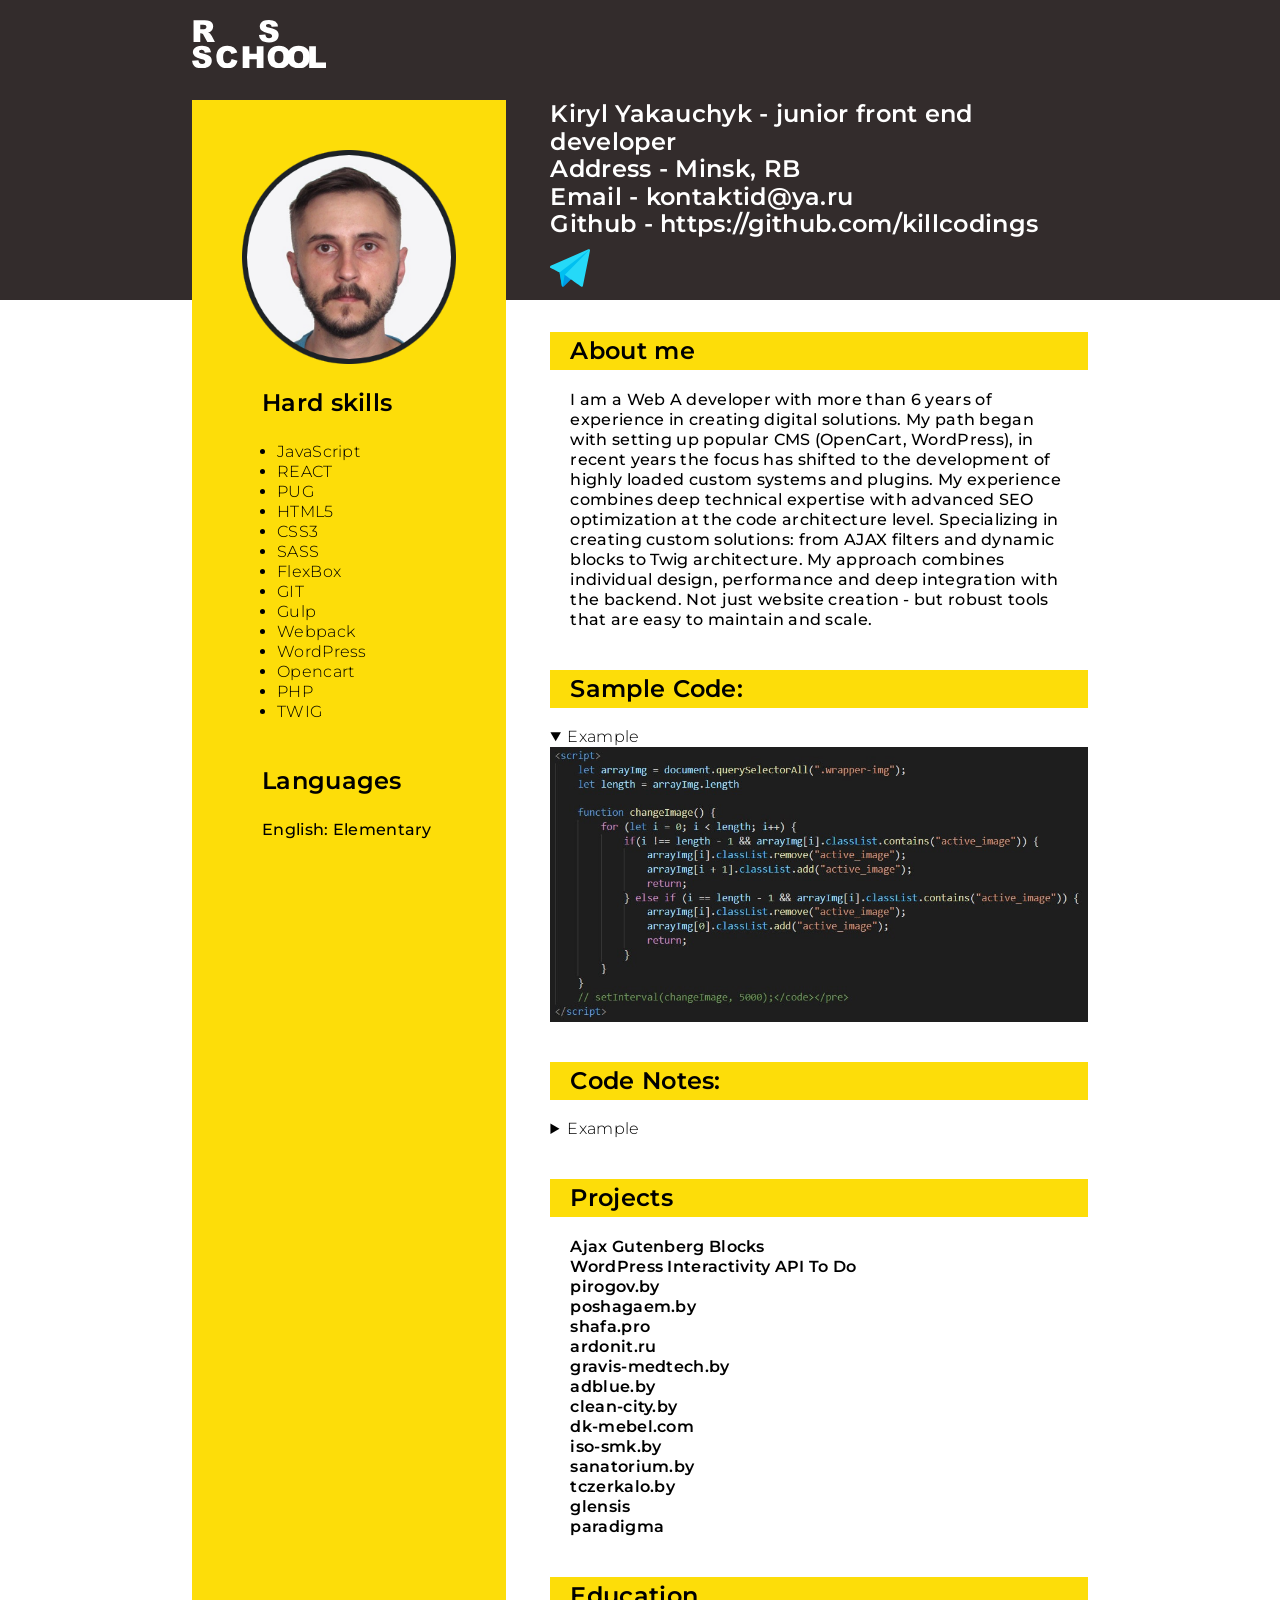
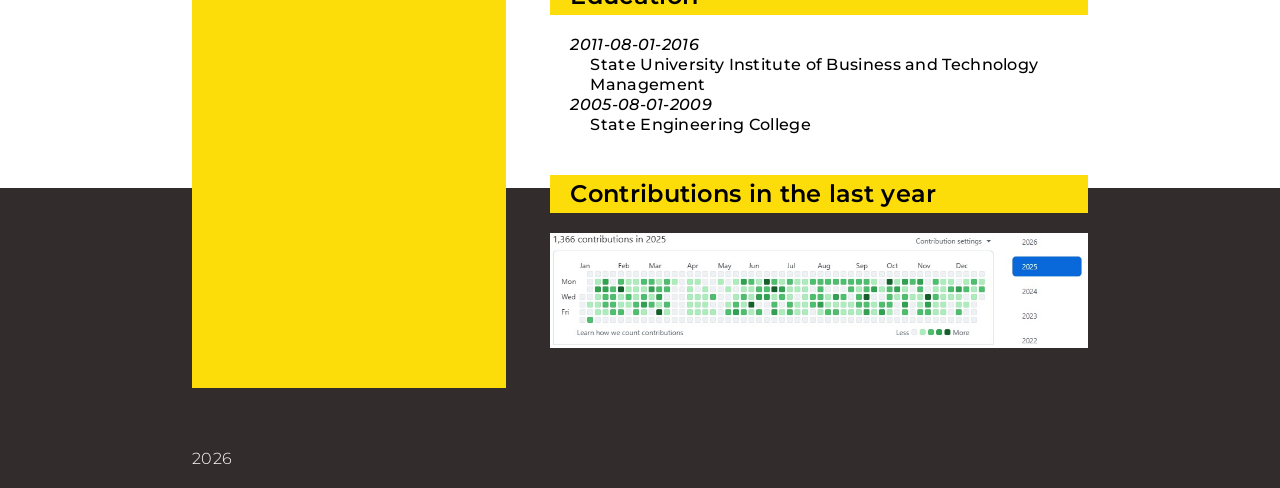
==== commit e81b2130: "Merge 2724e0e1f25ee154ff42cb0a63dc65b4d941aa1f into c163fcbd7667f23931e0224fa1c0e43c0a7c6b9f" ====
--- a/index.html
+++ b/index.html
@@ -39,7 +39,6 @@
           </div>
         </nav>
       </header>
-
       <main id="primary" class="site-main">
         <aside class="content_left">
           <div class="wrapper-img">
@@ -49,6 +48,7 @@
             <h2 class="title bold_text">Hard skills</h2>
             <ul class="list">
               <li class="list_item">JavaScript</li>
+              <li class="list_item">REACT</li>
               <li class="list_item">PUG</li>
               <li class="list_item">HTML5</li>
               <li class="list_item">CSS3</li>
@@ -59,6 +59,8 @@
               <li class="list_item">Webpack</li>
               <li class="list_item">WordPress</li>
               <li class="list_item">Opencart</li>
+              <li class="list_item">PHP</li>
+              <li class="list_item">TWIG</li>
             </ul>
           </article>
           <article class="article">
@@ -133,12 +135,7 @@
           <article class="article">
             <h2 class="title bold_text">About me</h2>
             <p class="paragraph">
-              I am a Web developer with more than 1 year experience in setup up
-              and customization JS, WordPress, Opencart and other platforms. To
-              date, I have created several websites, most of which required
-              individual design and theme. My aim has always been to produce
-              websites that look beautiful and professional, highly functional,
-              quickly download.
+              I am a Web A developer with more than 6 years of experience in creating digital solutions. My path began with setting up popular CMS (OpenCart, WordPress), in recent years the focus has shifted to the development of highly loaded custom systems and plugins. My experience combines deep technical expertise with advanced SEO optimization at the code architecture level. Specializing in creating custom solutions: from AJAX filters and dynamic blocks to Twig architecture. My approach combines individual design, performance and deep integration with the backend. Not just website creation - but robust tools that are easy to maintain and scale. </p>
             </p>
           </article>
           <article class="article">
@@ -169,6 +166,18 @@
             <h2 class="title bold_text">Projects</h2>
             <ul class="list bold_text paragraph">
               <li class="list-item">
+                <a href="https://dev-dev-wp-interactivity-api-to-do.pantheonsite.io/ajax-blocks/" target="_blank"
+                >Ajax Gutenberg Blocks</a>
+              </li>
+              <li class="list-item">
+                <a href="https://dev-dev-wp-interactivity-api-to-do.pantheonsite.io/add-test-wp-i/" target="_blank"
+                >WordPress Interactivity API To Do</a>
+              </li>
+              <li class="list-item">
+                <a href="https://pirogov.by/" target="_blank"
+                >pirogov.by</a>
+              </li>
+              <li class="list-item">
                 <a href="http://poshagaem.by/" target="_blank">poshagaem.by</a>
               </li>
               <li class="list-item">
@@ -179,16 +188,14 @@
               </li>
               <li class="list-item">
                 <a href="http://gravis-medtech.by/" target="_blank"
-                  >gravis-medtech.by</a
-                >
+                  >gravis-medtech.by</a>
               </li>
               <li class="list-item" target="_blank">
                 <a href="https://adblue.by/">adblue.by</a>
               </li>
               <li class="list-item">
                 <a href="https://clean-city.by/" target="_blank"
-                  >clean-city.by</a
-                >
+                  >clean-city.by</a>
               </li>
               <li class="list-item">
                 <a href="http://dk-mebel.com/" target="_blank">dk-mebel.com</a>
@@ -198,73 +205,56 @@
               </li>
               <li class="list-item">
                 <a href="http://sanatorium.by/" target="_blank"
-                  >sanatorium.by</a
-                >
+                  >sanatorium.by</a>
               </li>
               <li class="list-item">
                 <a href="http://tczerkalo.by/" target="_blank">tczerkalo.by</a>
               </li>
               <li class="list-item">
                 <a href="https://glensis.jaroslav.site/" target="_blank"
-                  >glensis</a
-                >
+                  >glensis</a>
               </li>
               <li class="list-item">
                 <a href="http://test-paradigma.jaroslav.site/" target="_blank"
-                  >paradigma</a
-                >
-              </li>
-              <li class="list-item">
-                <a
-                  href="https://killcodings.github.io/testApp/page/"
-                  target="_blank"
-                  >weather-api</a
-                >
-              </li>
-              <li class="list-item">
-                <a
-                  href="https://killcodings.github.io/test_1/page/"
-                  target="_blank"
-                  >test_1</a
-                >
-              </li>
-              <li class="list-item">
-                <a
-                  href="https://killcodings.github.io/test_2/page/"
-                  target="_blank"
-                  >test_2</a
-                >
+                  >paradigma</a>
+              </li>
+              <li class="list-item">
+                <a
+                  href="https://killcodings.github.io/testApp/page/" target="_blank"
+                  >weather-api</a>
+              </li>
+              <li class="list-item">
+                <a
+                  href="https://killcodings.github.io/test_1/page/" target="_blank"
+                  >test_1</a>
+              </li>
+              <li class="list-item">
+                <a
+                  href="https://killcodings.github.io/test_2/page/" target="_blank"
+                  >test_2</a>
               </li>
               <li class="list-item">
                 <a href="https://killcodings.github.io/quizGlo/" target="_blank"
-                  >quiz-glo</a
-                >
+                  >quiz-glo</a>
               </li>
               <li class="list-item">
                 <a href="http://kirill.maxstudio.site" target="_blank"
-                  >v90.team.test</a
-                >
-              </li>
-              <li class="list-item">
-                <a
-                  href="https://killcodings.github.io/ToDoListNative/"
-                  target="_blank"
-                  >todo_list_native_js</a
-                >
-              </li>
-              <li class="list-item">
-                <a
-                  href="https://killcodings.github.io/todolistreactnoclass/"
-                  target="_blank"
-                  >todo_list_react_function</a
-                >
-              </li>
-              <li class="list-item">
-                <a
-                  href="https://killcodings.github.io/training-shop/"
-                  target="_blank"
-                  >training-shop</a
-                >
+                  >v90.team.test</a>
+              </li>
+              <li class="list-item">
+                <a
+                  href="https://killcodings.github.io/ToDoListNative/" target="_blank"
+                  >todo_list_native_js</a>
+              </li>
+              <li class="list-item">
+                <a
+                  href="https://killcodings.github.io/todolistreactnoclass/" target="_blank"
+                  >todo_list_react_function</a>
+              </li>
+              <li class="list-item">
+                <a
+                  href="https://killcodings.github.io/training-shop/" target="_blank"
+                  >training-shop</a>
               </li>
               <li class="list-item">
                 <a href="https://v90.academy/" target="_blank">v90.academy</a>
@@ -274,14 +264,16 @@
           <article class="article">
             <h2 class="title bold_text">Education</h2>
             <p class="paragraph">
-              <i class="italic"><time>2011-08-01</time>-2016</i>
-              <span class="line_text"
-                >State University Institute of Business and Technology
-                Management</span
-              >
-              <i class="italic"><time>2005-08-01</time>-2009</i>
-              <span class="line_text">State Engineering College</span>
+              <i class="italic" style="color: #000;"><time>2011-08-01</time>-2016</i>
+              <span class="line_text" style="color: #000;">State University Institute of Business and Technology
+                Management</span>
+              <i class="italic" style="color: #000;"><time>2005-08-01</time>-2009</i>
+              <span class="line_text" style="color: #000;">State Engineering College</span>
             </p>
+          </article>
+          <article class="article">
+            <h2 class="title bold_text">Contributions in the last year</h2>
+            <div class="wrapper-img"><img src="img/git2025.jpg" alt="image"/></div>
           </article>
         </section>
       </main>
--- a/src/style.css
+++ b/src/style.css
@@ -17,11 +17,20 @@
   max-height: 100%;
   width: 100%;
 }
+.wrapper-img.xml {
+  font-size: 30px;
+  color: #fddd09;
+  font-weight: 900;
+}
 .wrapper-img a {
   width: 100%;
 }
 address {
   font-style: normal;
+}
+a[href^="tel:"] {
+  color: #fff;
+  font-weight: 900;
 }
 ul {
   list-style: none;
@@ -694,3 +703,62 @@
     margin: 20px 0 40px 0;
   }
 }
+
+
+.FrontEndResumeRu .header {
+  height: 380px;
+}
+
+.FrontEndResumeRu {
+  @media (max-width: 1200px) {
+    .site-main {
+      margin: -310px 5%;
+    }
+  }
+  @media screen and (max-width: 991px) {
+    .site-main {
+      margin: -310px 9%;
+    }
+  }
+
+  h2.title {
+    padding: 0px 20px;
+  }
+  .position {
+    color: #fff;
+  }
+
+  .article {
+    margin: 0 0 30px 0;
+  }
+  .content_block ul.list {
+    height: 180px;
+  }
+
+  .footer {
+    /*margin-top: 290px*/
+    height: 310px;
+  }
+  blockquote {
+    color: #fff;
+  }
+}
+
+@media print {
+  /* Задаем настройки страницы */
+  @page {
+    size: A4 portrait; /* Жестко фиксируем книжную ориентацию */
+    margin: 0; /* Убираем системные поля браузера (те, что с датой и адресом) */
+  }
+
+  body {
+    -webkit-print-color-adjust: exact; /* Важно: сохраняет фоновые цвета и желтую полосу */
+    print-color-adjust: exact;
+  }
+}
+.resume-container { /* Замените на ваш главный класс */
+  width: 210mm; /* Точная ширина A4 */
+  min-height: 297mm;
+  margin: 0 auto;
+  padding: 0 20px;
+}
